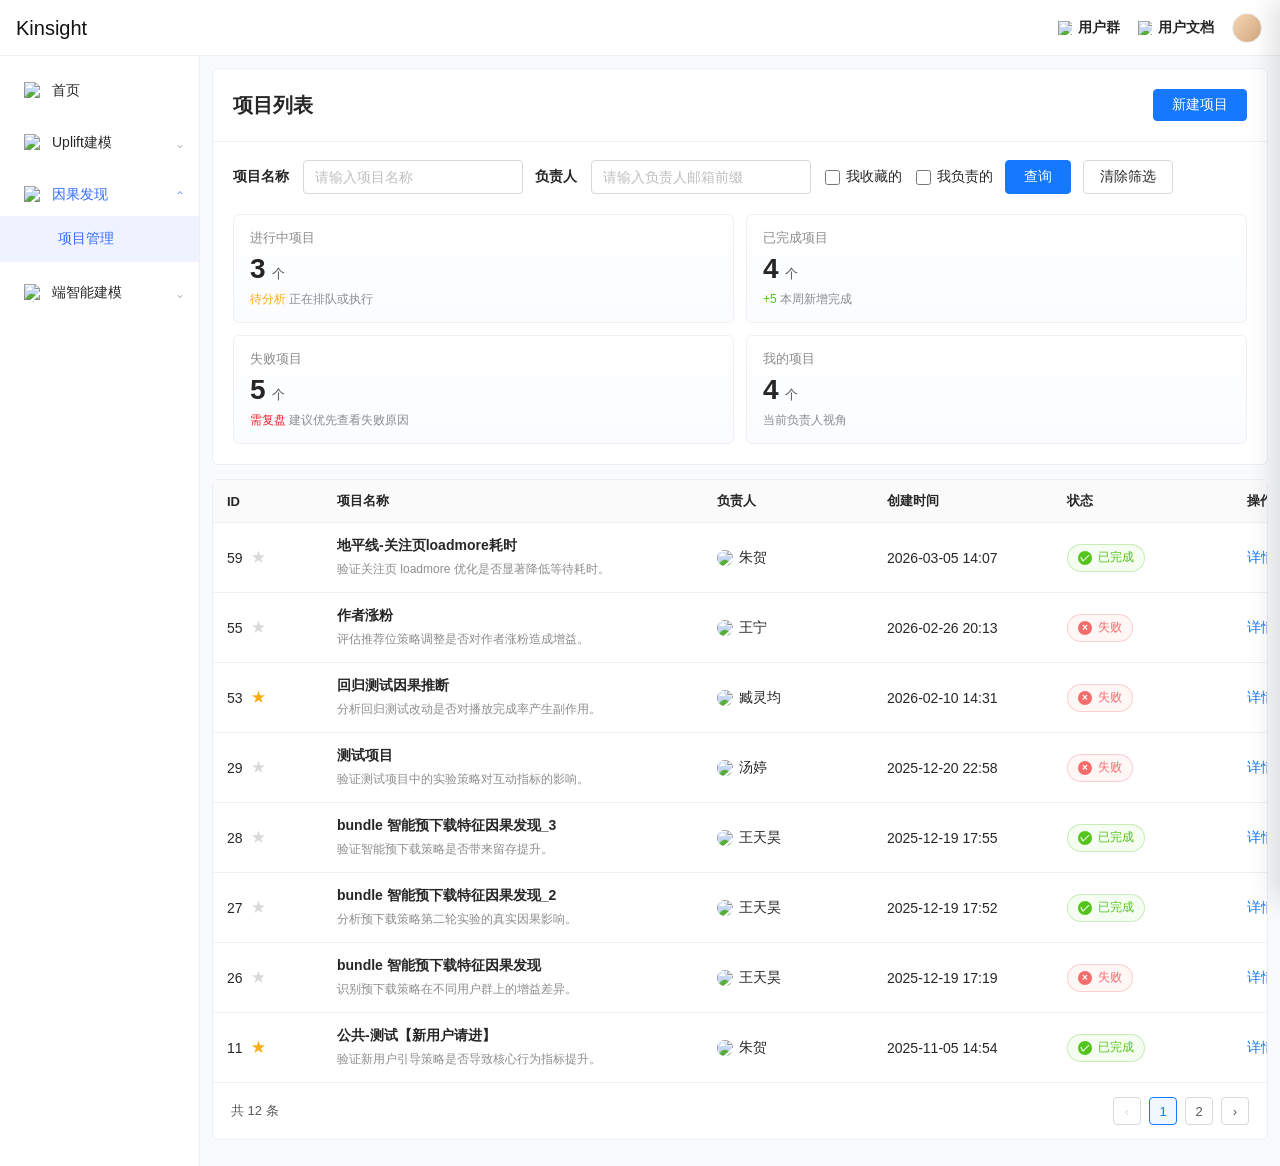
==== pages/causal/causal-project-list-demo.html @ 395885bf "Initial project import. Add the current Kinsight workspace files to initialize the repository on Git" ====
<!DOCTYPE html>
<html lang="zh-CN">
<head>
  <meta charset="UTF-8" />
  <meta name="viewport" content="width=device-width, initial-scale=1.0" />
  <title>Kinsight - 因果发现项目管理</title>
    <link rel="stylesheet" href="../../assets/css/causal/causal-project-list-demo.css" />
</head>
<body>
  <header class="app-topbar">
    <div class="brand">Kinsight</div>
    <div class="top-actions">
      <a class="top-link" href="javascript:void(0)"><img src="https://w2.kskwai.com/kos/nlav12127/svg-icons/kim.svg" alt="kim" />用户群</a>
      <a class="top-link" href="javascript:void(0)"><img src="https://w2.kskwai.com/kos/nlav12127/svg-icons/home.svg" alt="doc" />用户文档</a>
      <span class="avatar"></span>
    </div>
  </header>

  <div class="layout">
    <aside class="sidebar">
      <div class="nav-group">
        <a class="nav-item" href="../../pages/home/home-demo.html">
          <img src="https://w2.kskwai.com/kos/nlav12127/svg-icons/home.svg" alt="首页" />
          <span>首页</span>
        </a>
      </div>

      <div class="nav-group">
        <a class="nav-item" href="javascript:void(0)" onclick="toggleNav(this)">
          <img src="https://w2.kskwai.com/kos/nlav12127/svg-icons/list.svg" alt="Uplift建模" />
          <span>Uplift建模</span>
          <span class="nav-arrow">⌄</span>
        </a>
        <div class="sub-nav" style="display: none;">
          <a class="sub-item" href="../../pages/uplift/uplift-task-list-demo.html">项目管理</a>
          <a class="sub-item" href="javascript:void(0)">人群包管理</a>
        </div>
      </div>

      <div class="nav-group">
        <a class="nav-item active" href="javascript:void(0)" onclick="toggleNav(this)">
          <img src="https://w2.kskwai.com/kos/nlav12127/svg-icons/wallet.svg" alt="因果发现" />
          <span>因果发现</span>
          <span class="nav-arrow">⌃</span>
        </a>
        <div class="sub-nav">
          <a class="sub-item active" href="../../pages/causal/causal-project-list-demo.html">项目管理</a>
        </div>
      </div>

      <div class="nav-group">
        <a class="nav-item" href="javascript:void(0)" onclick="toggleNav(this)">
          <img src="https://w2.kskwai.com/kos/nlav12127/svg-icons/home.svg" alt="端智能建模" />
          <span>端智能建模</span>
          <span class="nav-arrow">⌄</span>
        </a>
        <div class="sub-nav" style="display: none;">
          <a class="sub-item" href="../../pages/device/task-list-demo.html">项目管理</a>
          <a class="sub-item" href="../../pages/device/eve-package-demo.html">eve包管理</a>
        </div>
      </div>
    </aside>

    <main class="content">
      <div class="page">
        <section class="card">
          <div class="header">
            <h1 class="title">项目列表</h1>
            <button class="btn-primary" type="button" onclick="openCreateModal()">新建项目</button>
          </div>
          <div class="filters">
            <span class="f-label">项目名称</span>
            <input id="filterName" class="input" placeholder="请输入项目名称" />
            <span class="f-label">负责人</span>
            <input id="filterOwner" class="input" placeholder="请输入负责人邮箱前缀" />
            <label class="check"><input id="filterFavorite" type="checkbox" />我收藏的</label>
            <label class="check"><input id="filterMine" type="checkbox" />我负责的</label>
            <button class="btn-primary" style="height:34px;padding:0 18px;" type="button" onclick="applyFilters()">查询</button>
            <button class="btn" type="button" onclick="resetFilters()">清除筛选</button>
          </div>
          <div class="stats-strip">
            <div class="stat-card">
              <div class="stat-label">进行中项目</div>
              <div class="stat-value-row"><span id="statRunning" class="stat-value">0</span><span class="stat-unit">个</span></div>
              <div class="stat-trend"><span class="warn">待分析</span> 正在排队或执行</div>
            </div>
            <div class="stat-card">
              <div class="stat-label">已完成项目</div>
              <div class="stat-value-row"><span id="statDone" class="stat-value">0</span><span class="stat-unit">个</span></div>
              <div class="stat-trend"><span class="up">+5</span> 本周新增完成</div>
            </div>
            <div class="stat-card">
              <div class="stat-label">失败项目</div>
              <div class="stat-value-row"><span id="statFailed" class="stat-value">0</span><span class="stat-unit">个</span></div>
              <div class="stat-trend"><span class="down">需复盘</span> 建议优先查看失败原因</div>
            </div>
            <div class="stat-card">
              <div class="stat-label">我的项目</div>
              <div class="stat-value-row"><span id="statMine" class="stat-value">0</span><span class="stat-unit">个</span></div>
              <div class="stat-trend">当前负责人视角</div>
            </div>
          </div>
        </section>

        <section class="card">
          <div class="table-wrap">
            <table>
              <thead>
                <tr>
                  <th style="width:110px;">ID</th>
                  <th style="width:380px;">项目名称</th>
                  <th style="width:170px;">负责人</th>
                  <th style="width:180px;">创建时间</th>
                  <th style="width:180px;">状态</th>
                  <th style="width:160px;">操作</th>
                </tr>
              </thead>
              <tbody id="tbody"></tbody>
            </table>
          </div>
          <div id="emptyState" class="empty">暂无符合条件的项目</div>
          <div class="pagination">
            <div class="pagination-left">
              <span id="totalText">共 0 条</span>
            </div>
            <div class="pagination-right" id="pagination"></div>
          </div>
        </section>
      </div>
    </main>
  </div>

  <div id="drawerMask" class="drawer-mask" onclick="closeDrawer()"></div>
  <aside id="detailDrawer" class="drawer" aria-hidden="true">
    <div class="drawer-header">
      <div class="drawer-title">项目详情</div>
      <button class="icon-btn" type="button" onclick="closeDrawer()">×</button>
    </div>
    <div id="drawerBody" class="drawer-body"></div>
  </aside>

  <div id="modalMask" class="modal-mask"></div>

  <div id="createModal" class="modal modal-causal-create" aria-hidden="true">
    <div class="modal-header modal-create-header">
      <span class="modal-title modal-create-title">新建因果发现项目</span>
      <button class="icon-btn modal-create-close" type="button" onclick="closeCreateModal()">×</button>
    </div>
    <div class="modal-body modal-create-body">
      <div class="form-row modal-create-row">
        <div class="form-label req modal-create-label">项目名称</div>
        <div class="modal-create-field modal-name-field">
          <input id="createName" class="input modal-create-input" maxlength="20" placeholder="请输入项目名称" />
          <span id="nameCounter" class="field-counter">0/20</span>
        </div>
      </div>

      <div class="form-row modal-create-row modal-source-row">
        <div class="form-label modal-create-label">数据源<span class="field-tip">i</span></div>
        <div class="modal-create-field source-options">
          <label class="radio-option active"><input type="radio" name="dataSource" value="hive" checked />Hive表名</label>
          <label class="radio-option"><input type="radio" name="dataSource" value="csv" />CSV文件</label>
        </div>
      </div>

      <div class="form-row modal-create-row">
        <div id="tableNameLabel" class="form-label req modal-create-label">Hive表名</div>
        <div class="modal-create-field">
          <input id="createTableName" class="input modal-create-input" placeholder="请输入【Hive表名】" />
        </div>
      </div>

      <div class="form-row modal-create-row modal-knowledge-row">
        <div class="form-label modal-create-label">导入先验知识<span class="field-tip">i</span></div>
        <div class="modal-create-field knowledge-field">
          <textarea id="createKnowledge" class="textarea modal-create-textarea" placeholder="输入示例：&#10;a,b,0.23&#10;b,c,0.54&#10;d,a,0.45"></textarea>
          <button class="btn-primary parse-btn" type="button" onclick="parseKnowledgeGraph()">解析</button>
        </div>
      </div>

      <div class="form-row modal-create-row">
        <div class="form-label modal-create-label">表分区</div>
        <div class="modal-create-field">
          <select id="createPartition" class="input modal-create-input modal-create-select">
            <option value="">请选择</option>
            <option value="dt=2026-04-10">dt=2026-04-10</option>
            <option value="dt=2026-04-09">dt=2026-04-09</option>
            <option value="dt=2026-04-08">dt=2026-04-08</option>
          </select>
        </div>
      </div>

      <div class="form-row modal-create-row modal-graph-row">
        <div class="form-label modal-create-label">初步因果图绘制<span class="field-tip">i</span></div>
        <div class="modal-create-field">
          <div id="graphPreview" class="graph-preview-box empty">
            <div class="graph-preview-main">请先验证Hive表名以生成因果图</div>
            <div class="graph-preview-sub">验证表名后将自动解析数据并生成初步因果图</div>
          </div>
        </div>
      </div>
    </div>
    <div class="modal-footer modal-create-footer">
      <button class="btn modal-create-cancel" type="button" onclick="closeCreateModal()">取消</button>
      <button class="btn-primary modal-create-confirm" type="button" onclick="createProject()">确定</button>
    </div>
  </div>

  <div id="confirmModal" class="modal" aria-hidden="true" style="width:420px;">
    <div class="modal-header">
      <span class="modal-title">删除项目</span>
      <button class="icon-btn" type="button" onclick="closeConfirmModal()">×</button>
    </div>
    <div class="confirm-body">
      确认删除项目 <span id="confirmName" class="confirm-name"></span> 吗？<br />
      删除后仅移出当前 demo 列表，不影响其他页面。
    </div>
    <div class="modal-footer">
      <button class="btn" type="button" onclick="closeConfirmModal()">取消</button>
      <button class="btn btn-danger" type="button" onclick="confirmDelete()">删除</button>
    </div>
  </div>

  <div id="toast" class="toast"></div>

    <script src="../../assets/js/causal/causal-project-list-demo.js"></script>
</body>
</html>
---- assets/css/causal/causal-project-list-demo.css ----
*, *::before, *::after { box-sizing: border-box; margin: 0; padding: 0; }
    :root {
      --primary: #1677FF;
      --primary-hover: #4096FF;
      --primary-light: rgba(22,119,255,.08);
      --text-primary: rgba(0,0,0,.85);
      --text-secondary: rgba(0,0,0,.65);
      --text-muted: rgba(0,0,0,.45);
      --border: #EBEEF5;
      --line: #F0F0F0;
      --page-bg: #f8fafb;
      --danger: #F5222D;
      --success: #52C41A;
      --warning: #FAAD14;
    }

    body {
      font-family: -apple-system, BlinkMacSystemFont, "PingFang SC", "Microsoft YaHei", sans-serif;
      background: var(--page-bg);
      color: var(--text-primary);
      font-size: 14px;
      min-height: 100vh;
    }

    .app-topbar {
      height: 56px;
      background: #fff;
      border-bottom: 1px solid var(--border);
      display: flex;
      align-items: center;
      justify-content: space-between;
      padding: 0 18px 0 16px;
    }
    .brand {
      font-size: 20px;
      font-weight: 400;
      line-height: 1;
      color: #111;
    }
    .top-actions {
      display: inline-flex;
      align-items: center;
      gap: 18px;
      color: var(--text-primary);
      font-size: 14px;
    }
    .top-link {
      display: inline-flex;
      align-items: center;
      gap: 6px;
      color: var(--text-primary);
      text-decoration: none;
      font-weight: 600;
    }
    .top-link img { width: 14px; height: 14px; }
    .avatar {
      width: 30px;
      height: 30px;
      border-radius: 50%;
      background: linear-gradient(135deg,#f5d6b4,#d3a77f);
      border: 1px solid #eee;
    }

    .layout {
      display: flex;
      min-height: calc(100vh - 56px);
    }
    .sidebar {
      width: 230px;
      background: #fff;
      border-right: 1px solid var(--border);
      padding: 14px 0;
    }
    .nav-group { margin-bottom: 10px; }
    .nav-item {
      height: 42px;
      display: flex;
      align-items: center;
      gap: 10px;
      padding: 0 16px 0 24px;
      color: #252626;
      font-size: 14px;
      font-weight: 500;
      text-decoration: none;
      position: relative;
      cursor: pointer;
    }
    .nav-item:hover { color: rgba(50,107,251,0.8); }
    .nav-item img {
      width: 18px;
      height: 18px;
      object-fit: contain;
      flex-shrink: 0;
    }
    .nav-item.active { color: #326bfb; }
    .nav-arrow {
      margin-left: auto;
      color: #8C8C8C;
      font-size: 14px;
      font-weight: 400;
    }
    .nav-item.active .nav-arrow { color: #326bfb; }
    .sub-nav {
      display: flex;
      flex-direction: column;
    }
    .sub-item {
      display: flex;
      align-items: center;
      padding: 14px 18px 14px 58px;
      color: #252626;
      text-decoration: none;
      font-size: 14px;
      font-weight: 400;
    }
    .sub-item:hover { color: rgba(50,107,251,0.8); }
    .sub-item.active {
      color: #326bfb;
      background: rgba(50,107,251,0.08);
      font-weight: 500;
    }

    .content {
      flex: 1;
      padding: 16px;
      overflow: auto;
    }
    .page {
      width: 100%;
      min-width: 1120px;
    }
    .card {
      background: #fff;
      border-radius: 6px;
      border: 1px solid var(--border);
      margin-bottom: 14px;
    }
    .header {
      display: flex;
      align-items: center;
      justify-content: space-between;
      padding: 20px;
    }
    .title {
      font-size: 20px;
      font-weight: 700;
      line-height: 1.2;
    }
    .btn-primary {
      height: 32px;
      border: 1px solid var(--primary);
      background: var(--primary);
      color: #fff;
      border-radius: 4px;
      padding: 0 18px;
      cursor: pointer;
      font-size: 14px;
      transition: all .15s;
      font-family: inherit;
    }
    .btn-primary:hover { background: var(--primary-hover); border-color: var(--primary-hover); }
    .btn {
      height: 34px;
      border-radius: 4px;
      padding: 0 16px;
      cursor: pointer;
      font-size: 14px;
      border: 1px solid #D9D9D9;
      background: #fff;
      color: var(--text-primary);
      transition: all .15s;
      font-family: inherit;
    }
    .btn:hover { border-color: var(--primary); color: var(--primary); }
    .btn-danger {
      border-color: rgba(245,34,45,.22);
      color: var(--danger);
    }
    .btn-danger:hover {
      border-color: var(--danger);
      color: var(--danger);
      background: rgba(245,34,45,.04);
    }

    .filters {
      padding: 18px 20px 20px;
      display: flex;
      align-items: center;
      gap: 12px;
      flex-wrap: wrap;
      border-top: 1px solid var(--line);
    }
    .f-label {
      color: var(--text-primary);
      font-size: 14px;
      font-weight: 700;
      margin-right: 2px;
    }
    .input {
      height: 34px;
      border: 1px solid #D9D9D9;
      border-radius: 4px;
      padding: 0 11px;
      font-size: 14px;
      outline: none;
      transition: border-color .2s, box-shadow .2s;
      width: 220px;
      font-family: inherit;
      background: #fff;
      color: var(--text-primary);
    }
    .input::placeholder { color: #BFBFBF; }
    .input:hover { border-color: #40A9FF; }
    .input:focus { border-color: var(--primary); box-shadow: 0 0 0 2px rgba(22,119,255,.1); }
    .check {
      display: inline-flex;
      align-items: center;
      gap: 6px;
      margin-left: 2px;
      color: var(--text-primary);
      cursor: pointer;
      user-select: none;
    }
    .check input { width: 15px; height: 15px; accent-color: var(--primary); }

    .stats-strip {
      display: grid;
      grid-template-columns: repeat(4, minmax(0, 1fr));
      gap: 12px;
      padding: 0 20px 20px;
    }
    .stat-card {
      border: 1px solid #F0F0F0;
      border-radius: 6px;
      background: linear-gradient(180deg, #FFFFFF 0%, #FAFCFF 100%);
      padding: 14px 16px;
    }
    .stat-label {
      font-size: 13px;
      color: var(--text-muted);
      margin-bottom: 8px;
    }
    .stat-value-row {
      display: flex;
      align-items: baseline;
      gap: 6px;
    }
    .stat-value {
      font-size: 28px;
      line-height: 1;
      font-weight: 700;
      color: var(--text-primary);
    }
    .stat-unit {
      font-size: 13px;
      color: var(--text-secondary);
    }
    .stat-trend {
      margin-top: 8px;
      font-size: 12px;
      color: var(--text-muted);
    }
    .stat-trend .up { color: var(--success); }
    .stat-trend .warn { color: var(--warning); }
    .stat-trend .down { color: var(--danger); }

    .table-wrap { overflow: auto; }
    table {
      width: 100%;
      border-collapse: separate;
      border-spacing: 0;
      min-width: 1180px;
    }
    thead th {
      text-align: left;
      font-size: 13px;
      color: var(--text-primary);
      background: #FAFAFA;
      padding: 12px 14px;
      border-bottom: 1px solid var(--line);
      font-weight: 600;
      white-space: nowrap;
    }
    tbody td {
      padding: 14px;
      border-bottom: 1px solid var(--line);
      vertical-align: middle;
      color: var(--text-primary);
      white-space: nowrap;
    }
    tbody tr:hover td { background: #FCFDFF; }

    .id-col {
      display: inline-flex;
      align-items: center;
      gap: 8px;
    }
    .star {
      color: #D9D9D9;
      font-size: 15px;
      cursor: pointer;
      transition: transform .15s;
      user-select: none;
    }
    .star:hover { transform: scale(1.15); }
    .star.active { color: #FAAD14; }

    .project-name {
      display: flex;
      flex-direction: column;
      gap: 6px;
      max-width: 320px;
    }
    .project-title {
      font-weight: 600;
      color: var(--text-primary);
      overflow: hidden;
      text-overflow: ellipsis;
    }
    .project-desc {
      font-size: 12px;
      color: var(--text-muted);
      overflow: hidden;
      text-overflow: ellipsis;
    }

    .owner-cell {
      display: inline-flex;
      align-items: center;
      gap: 6px;
      color: var(--text-primary);
    }
    .owner-logo {
      width: 16px;
      height: 16px;
      object-fit: contain;
      border-radius: 50%;
      flex-shrink: 0;
    }

    .status-chip {
      display: inline-flex;
      align-items: center;
      gap: 6px;
      height: 28px;
      padding: 0 10px;
      border-radius: 999px;
      border: 1px solid transparent;
      font-size: 12px;
      background: #fff;
    }
    .status-icon {
      width: 14px;
      height: 14px;
      border-radius: 50%;
      display: inline-flex;
      align-items: center;
      justify-content: center;
      font-size: 10px;
      line-height: 1;
      font-weight: 700;
    }
    .status-chip.done {
      color: var(--success);
      border-color: rgba(82,196,26,.28);
      background: rgba(82,196,26,.06);
    }
    .status-chip.done .status-icon {
      background: var(--success);
      color: #fff;
    }
    .status-chip.failed {
      color: #F56C6C;
      border-color: rgba(245,108,108,.28);
      background: rgba(245,108,108,.06);
    }
    .status-chip.failed .status-icon {
      background: #F56C6C;
      color: #fff;
    }
    .status-chip.running {
      color: var(--primary);
      border-color: rgba(22,119,255,.28);
      background: rgba(22,119,255,.06);
    }
    .status-chip.running .status-icon {
      background: var(--primary);
      color: #fff;
    }

    .action {
      color: var(--primary);
      text-decoration: none;
      margin-right: 14px;
      font-size: 14px;
      cursor: pointer;
    }
    .action.delete {
      color: var(--danger);
      margin-right: 0;
    }

    .pagination {
      padding: 14px 18px;
      display: flex;
      justify-content: space-between;
      align-items: center;
      gap: 8px;
      color: var(--text-secondary);
      font-size: 13px;
    }
    .pagination-left,
    .pagination-right {
      display: flex;
      align-items: center;
      gap: 8px;
    }
    .page-btn {
      min-width: 28px;
      height: 28px;
      border: 1px solid #D9D9D9;
      border-radius: 4px;
      display: inline-flex;
      align-items: center;
      justify-content: center;
      cursor: pointer;
      background: #fff;
      color: var(--text-secondary);
      padding: 0 8px;
      user-select: none;
    }
    .page-btn.active {
      border-color: var(--primary);
      color: var(--primary);
      background: rgba(22,119,255,.06);
    }
    .page-btn.disabled {
      color: #D9D9D9;
      cursor: not-allowed;
    }

    .empty {
      padding: 56px 20px;
      text-align: center;
      color: var(--text-muted);
      display: none;
    }
    .empty.show { display: block; }

    .drawer-mask,
    .modal-mask {
      position: fixed;
      inset: 0;
      background: rgba(0,0,0,.45);
      display: none;
      z-index: 100;
    }
    .drawer-mask.show,
    .modal-mask.show {
      display: block;
    }

    .drawer {
      position: fixed;
      top: 0;
      right: 0;
      width: 420px;
      max-width: 92vw;
      height: 100vh;
      background: #fff;
      box-shadow: -8px 0 24px rgba(0,0,0,.12);
      transform: translateX(100%);
      transition: transform .22s ease;
      z-index: 101;
      display: flex;
      flex-direction: column;
    }
    .drawer.show { transform: translateX(0); }
    .drawer-header {
      display: flex;
      align-items: center;
      justify-content: space-between;
      padding: 18px 20px;
      border-bottom: 1px solid var(--line);
    }
    .drawer-title {
      font-size: 18px;
      font-weight: 700;
    }
    .icon-btn {
      width: 28px;
      height: 28px;
      border: none;
      background: none;
      cursor: pointer;
      border-radius: 4px;
      color: var(--text-muted);
      font-size: 18px;
      font-family: inherit;
    }
    .icon-btn:hover { background: rgba(0,0,0,.05); color: var(--text-secondary); }
    .drawer-body {
      padding: 20px;
      overflow: auto;
      display: flex;
      flex-direction: column;
      gap: 18px;
    }
    .kv-grid {
      display: grid;
      grid-template-columns: 92px 1fr;
      row-gap: 14px;
      column-gap: 10px;
      font-size: 14px;
    }
    .kv-label { color: var(--text-muted); }
    .kv-value { color: var(--text-primary); }
    .mini-card {
      border: 1px solid #F0F0F0;
      border-radius: 6px;
      padding: 14px;
      background: #FAFAFA;
    }
    .mini-card-title {
      font-size: 14px;
      font-weight: 600;
      margin-bottom: 10px;
    }
    .timeline {
      display: flex;
      flex-direction: column;
      gap: 10px;
    }
    .timeline-item {
      display: flex;
      align-items: center;
      gap: 10px;
      font-size: 13px;
      color: var(--text-secondary);
    }
    .timeline-dot {
      width: 8px;
      height: 8px;
      border-radius: 50%;
      background: var(--primary);
      flex-shrink: 0;
    }

    .modal {
      position: fixed;
      inset: 50% auto auto 50%;
      transform: translate(-50%, -50%) scale(.98);
      width: 620px;
      max-width: calc(100vw - 32px);
      background: #fff;
      border-radius: 8px;
      box-shadow: 0 8px 48px rgba(0,0,0,.22);
      z-index: 101;
      display: none;
      flex-direction: column;
    }
    .modal.show {
      display: flex;
      transform: translate(-50%, -50%) scale(1);
    }
    .modal-header {
      padding: 16px 24px;
      border-bottom: 1px solid var(--line);
      display: flex;
      align-items: center;
      justify-content: space-between;
    }
    .modal-title {
      font-size: 16px;
      font-weight: 600;
      color: var(--text-primary);
    }
    .modal-body {
      padding: 22px 24px 16px;
      display: flex;
      flex-direction: column;
      gap: 18px;
    }
    .modal-footer {
      padding: 12px 24px 18px;
      display: flex;
      justify-content: flex-end;
      gap: 8px;
    }
    .form-row {
      display: grid;
      grid-template-columns: 90px 1fr;
      align-items: start;
      gap: 12px;
    }
    .form-label {
      padding-top: 7px;
      color: var(--text-primary);
      line-height: 20px;
      font-size: 14px;
    }
    .form-label.req::before {
      content: '*';
      color: var(--danger);
      margin-right: 3px;
    }
    .textarea {
      min-height: 92px;
      padding: 10px 11px;
      border: 1px solid #D9D9D9;
      border-radius: 4px;
      resize: vertical;
      font-family: inherit;
      font-size: 14px;
      outline: none;
    }
    .textarea:focus {
      border-color: var(--primary);
      box-shadow: 0 0 0 2px rgba(22,119,255,.1);
    }
    .segmented {
      display: inline-flex;
      gap: 8px;
      flex-wrap: wrap;
    }
    .seg-btn {
      height: 32px;
      padding: 0 12px;
      border: 1px solid #D9D9D9;
      border-radius: 4px;
      background: #fff;
      color: var(--text-secondary);
      cursor: pointer;
      font-size: 13px;
    }
    .seg-btn.active {
      border-color: var(--primary);
      color: var(--primary);
      background: rgba(22,119,255,.06);
    }
    .form-hint {
      margin-top: 6px;
      font-size: 12px;
      color: var(--text-muted);
    }

    .modal.modal-causal-create {
      width: 1200px;
      max-width: calc(100vw - 40px);
      border-radius: 2px;
    }
    .modal-create-header {
      padding: 14px 32px;
    }
    .modal-create-title {
      font-size: 18px;
      font-weight: 600;
    }
    .modal-create-close {
      font-size: 18px;
      color: #8C8C8C;
    }
    .modal-create-body {
      padding: 24px 32px 20px;
      gap: 24px;
    }
    .modal-create-row {
      grid-template-columns: 112px 1fr;
      gap: 16px;
      align-items: start;
    }
    .modal-create-label {
      padding-top: 9px;
      font-size: 14px;
      color: var(--text-primary);
      white-space: nowrap;
    }
    .modal-create-field {
      position: relative;
      min-width: 0;
    }
    .modal-create-input,
    .modal-create-select {
      width: 100%;
      height: 36px;
    }
    .modal-create-textarea {
      width: 100%;
      min-height: 82px;
      resize: none;
      padding-right: 72px;
    }
    .modal-create-select {
      appearance: none;
      background-image: linear-gradient(45deg, transparent 50%, #8C8C8C 50%), linear-gradient(135deg, #8C8C8C 50%, transparent 50%);
      background-position: calc(100% - 18px) 15px, calc(100% - 12px) 15px;
      background-size: 6px 6px, 6px 6px;
      background-repeat: no-repeat;
      color: var(--text-primary);
    }
    .modal-create-select:invalid,
    .modal-create-select option[value=""] {
      color: #BFBFBF;
    }
    .field-counter {
      position: absolute;
      right: 12px;
      top: 9px;
      color: #BFBFBF;
      font-size: 14px;
      line-height: 20px;
    }
    .field-tip {
      display: inline-flex;
      align-items: center;
      justify-content: center;
      width: 16px;
      height: 16px;
      margin-left: 4px;
      border-radius: 50%;
      border: 1px solid #BFBFBF;
      color: #8C8C8C;
      font-size: 12px;
      line-height: 1;
      vertical-align: middle;
    }
    .source-options {
      display: flex;
      align-items: center;
      gap: 24px;
      height: 36px;
    }
    .radio-option {
      display: inline-flex;
      align-items: center;
      gap: 8px;
      font-size: 14px;
      color: var(--text-primary);
      cursor: pointer;
      user-select: none;
    }
    .radio-option input {
      width: 16px;
      height: 16px;
      accent-color: #3B75FB;
    }
    .knowledge-field {
      position: relative;
    }
    .parse-btn {
      position: absolute;
      right: 0;
      bottom: 0;
      height: 32px;
      padding: 0 18px;
      border-radius: 4px;
      background: #3B75FB;
      border-color: #3B75FB;
    }
    .graph-preview-box {
      height: 400px;
      border: 1px dashed #D9D9D9;
      border-radius: 2px;
      background: #FAFAFA;
      display: flex;
      flex-direction: column;
      align-items: center;
      justify-content: center;
      text-align: center;
      color: #BFBFBF;
    }
    .graph-preview-main {
      font-size: 18px;
      line-height: 26px;
      color: rgba(0,0,0,.35);
      margin-bottom: 16px;
    }
    .graph-preview-sub {
      font-size: 14px;
      line-height: 22px;
      color: rgba(0,0,0,.25);
    }
    .graph-preview-box.ready {
      background: linear-gradient(180deg, #F7FAFF 0%, #FFFFFF 100%);
      border-style: solid;
      color: var(--text-primary);
    }
    .graph-preview-box.ready .graph-preview-main {
      color: rgba(0,0,0,.85);
    }
    .graph-preview-box.ready .graph-preview-sub {
      color: rgba(0,0,0,.45);
    }
    .modal-create-footer {
      padding: 26px 48px 22px;
      justify-content: flex-end;
      gap: 16px;
      border-top: none;
    }
    .modal-create-cancel,
    .modal-create-confirm {
      min-width: 66px;
      height: 36px;
      padding: 0 20px;
    }
    .confirm-name {
      color: var(--danger);
      font-weight: 600;
      word-break: break-all;
    }

    .toast {
      position: fixed;
      top: 72px;
      left: 50%;
      transform: translateX(-50%) translateY(-10px);
      background: rgba(0,0,0,.8);
      color: #fff;
      padding: 8px 14px;
      border-radius: 6px;
      font-size: 13px;
      opacity: 0;
      pointer-events: none;
      transition: all .2s ease;
      z-index: 120;
    }
    .toast.show {
      opacity: 1;
      transform: translateX(-50%) translateY(0);
    }

    @media (max-width: 1280px) {
      .sidebar { width: 200px; }
      .content { padding: 12px; }
      .page { min-width: 980px; }
      .stats-strip { grid-template-columns: repeat(2, minmax(0, 1fr)); }
    }
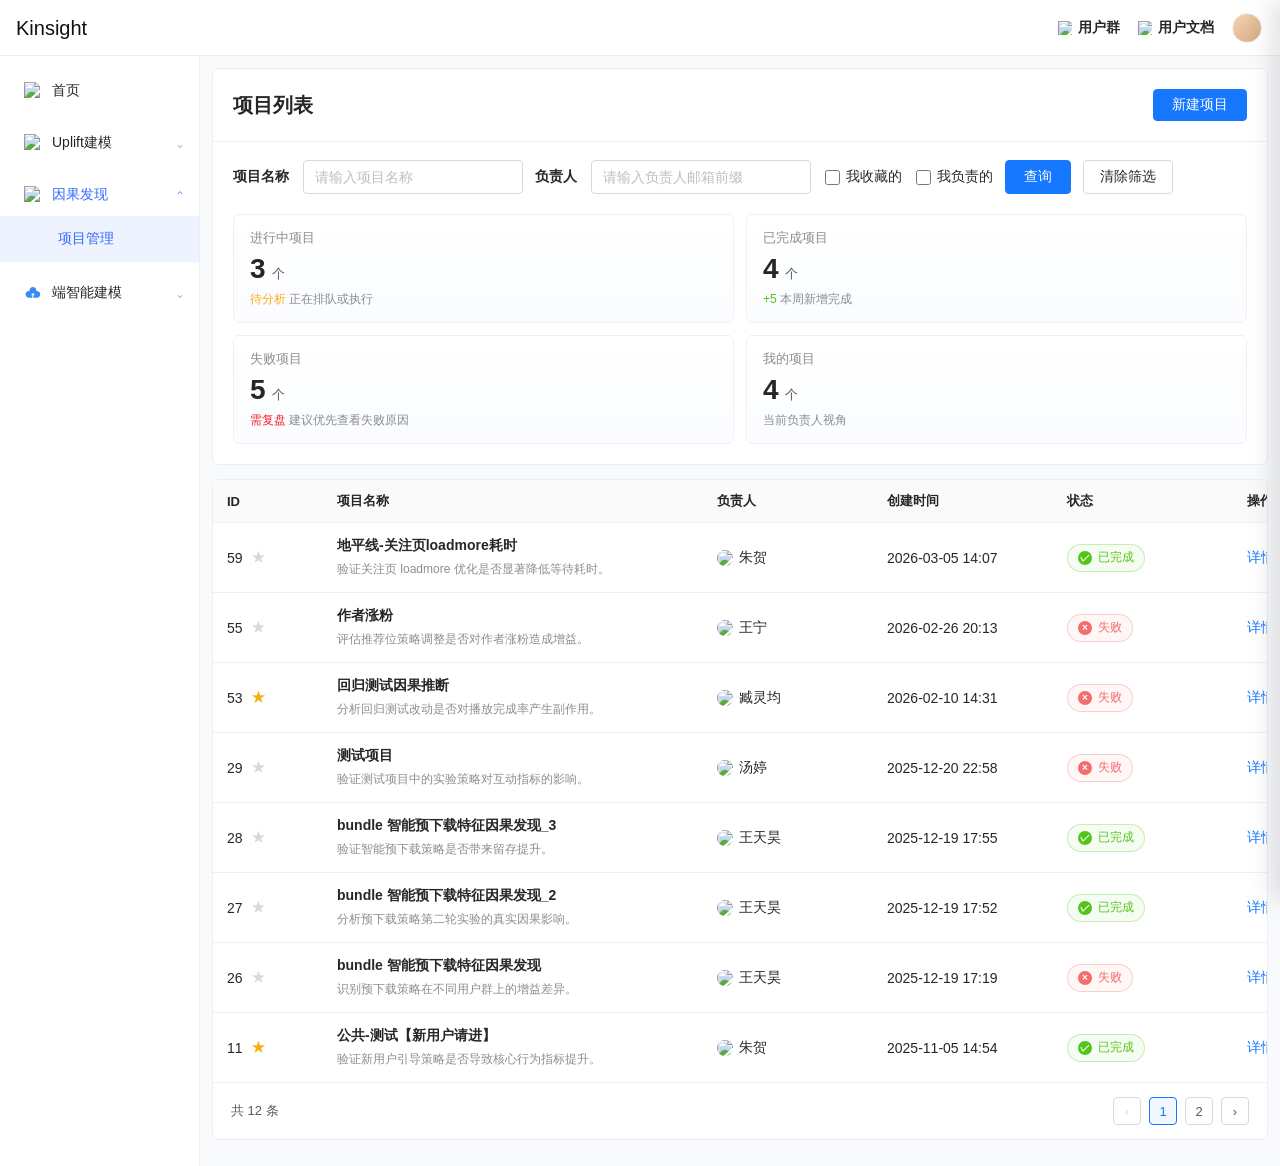
==== commit 01116679: "feat: 端智能建模评估报告模型联动改造、导航图标统一、+3 hover交互优化 - 评估报告模型 tab 顶置，联动表格高亮、loss 曲线、特征重要度 - 问题类型增加开发提示 info ico" ====
--- a/pages/causal/causal-project-list-demo.html
+++ b/pages/causal/causal-project-list-demo.html
@@ -50,7 +50,7 @@
 
       <div class="nav-group">
         <a class="nav-item" href="javascript:void(0)" onclick="toggleNav(this)">
-          <img src="https://w2.kskwai.com/kos/nlav12127/svg-icons/home.svg" alt="端智能建模" />
+          <img src="../../assets/images/device-nav.svg" alt="端智能建模" />
           <span>端智能建模</span>
           <span class="nav-arrow">⌄</span>
         </a>
